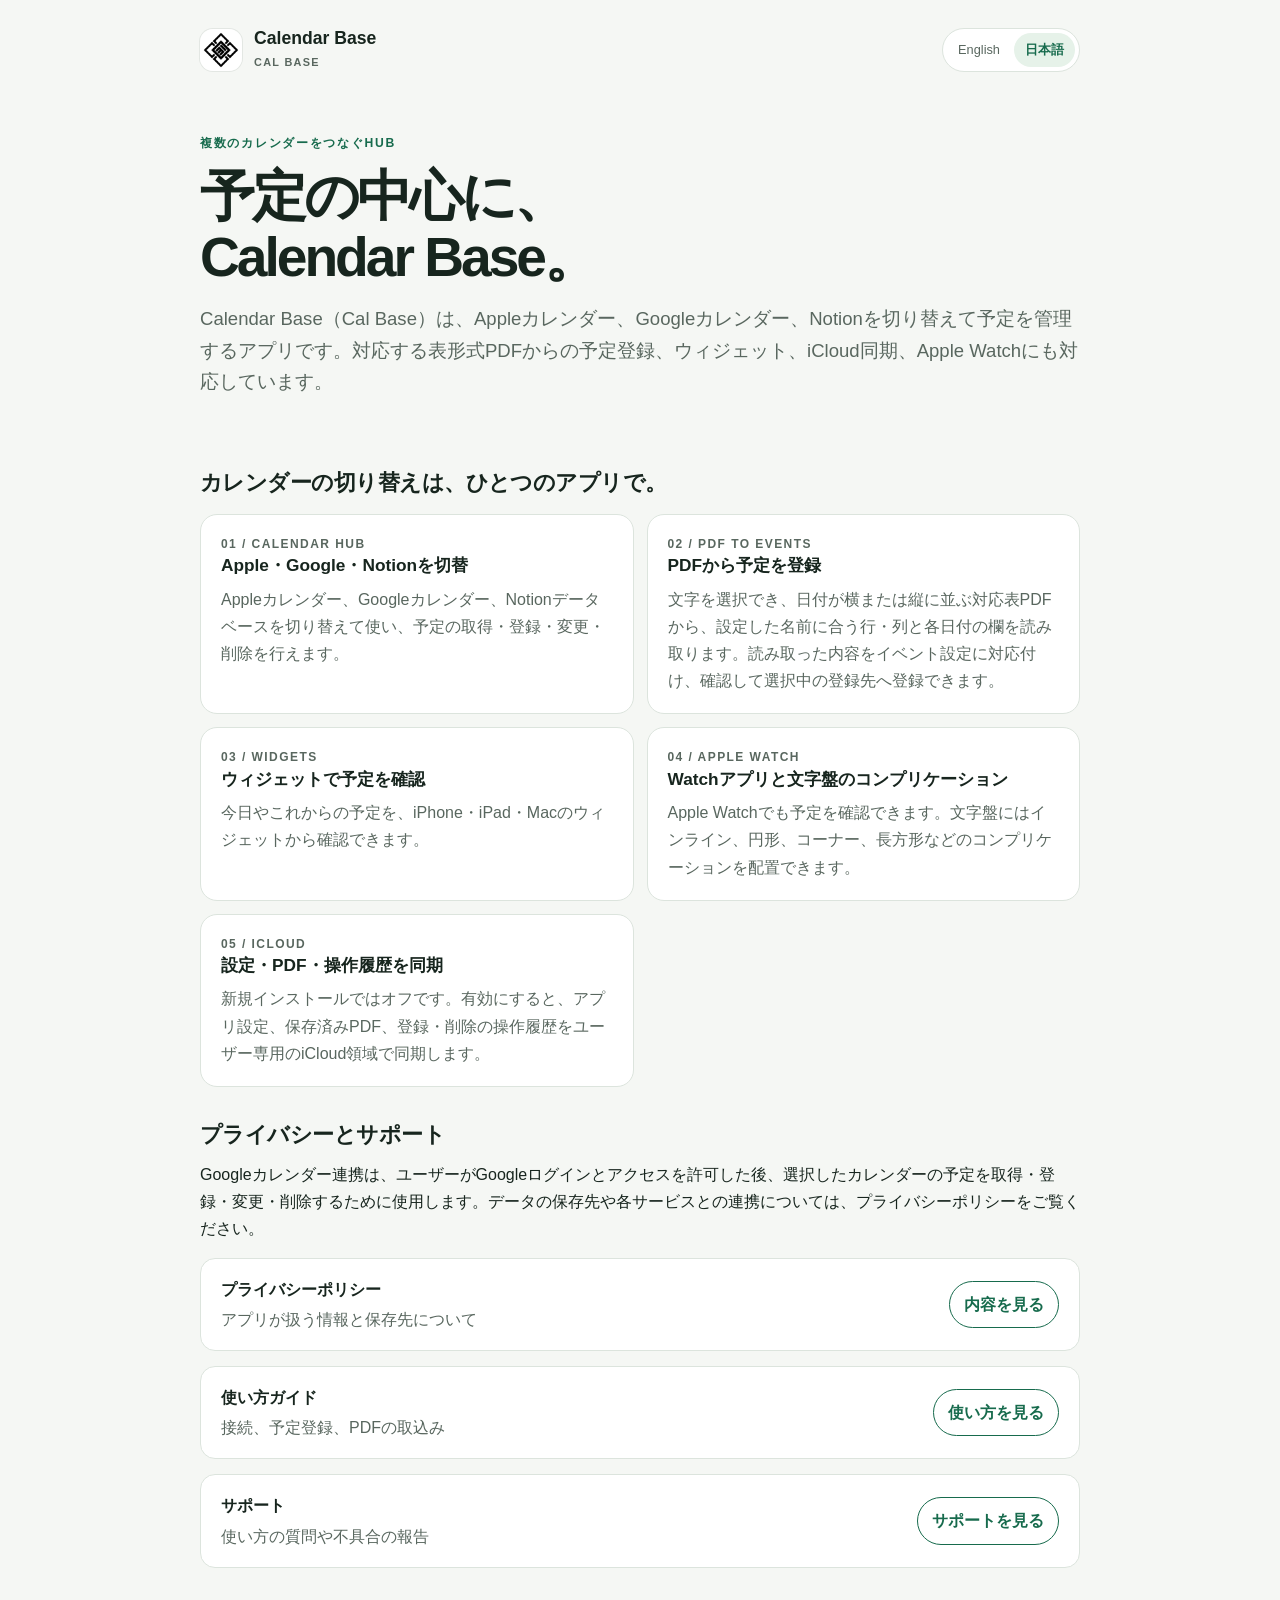
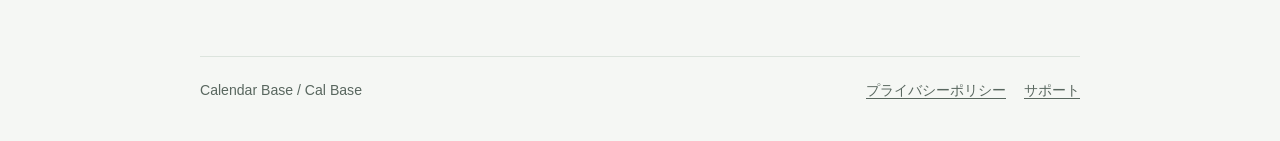
==== CalendarBase/index.html @ 61347baa "Calendar Baseへの名称変更と旧URLからの転送を追加" ====
<!doctype html>
<html lang="ja">
<head>
  <meta charset="utf-8">
  <meta name="viewport" content="width=device-width, initial-scale=1">
  <meta name="description" content="Calendar Base（Cal Base）は、Apple・Google・Notionの予定を切り替えて管理し、対応する表形式PDFからイベントを登録できるカレンダーアプリです。">
  <meta name="google-site-verification" content="2ouCp03dMK5Wo_TPutTF6atqRyF8QEnhsNroWnLkpWA">
  <title>Calendar Base（Cal Base）</title>
  <link rel="icon" type="image/png" sizes="1024x1024" href="assets/calbase-app-icon.png">
  <link rel="apple-touch-icon" href="assets/calbase-app-icon.png">
  <link rel="stylesheet" href="styles.css">
</head>
<body>
  <div class="shell">
    <header class="site-header">
      <a class="brand" href="./" aria-label="Calendar Base home">
        <img class="brand-icon" src="assets/calbase-app-icon.png" alt="" aria-hidden="true">
        <span><span class="brand-name">Calendar Base</span><span class="brand-caption">CAL BASE</span></span>
      </a>
      <div class="language-switch" role="group" aria-label="Language">
        <button type="button" data-set-language="en" aria-pressed="false">English</button>
        <button type="button" data-set-language="ja" aria-pressed="true">日本語</button>
      </div>
    </header>

    <main>
      <section class="hero">
        <p class="eyebrow" data-language="ja">複数のカレンダーをつなぐHub</p>
        <p class="eyebrow" data-language="en" hidden>A hub for the calendars you use</p>
        <h1 data-language="ja">予定の中心に、<br>Calendar Base。</h1>
        <h1 data-language="en" hidden>One hub for<br>the calendars you use.</h1>
        <p class="hero-subtitle" data-language="ja">Calendar Base（Cal Base）は、Appleカレンダー、Googleカレンダー、Notionを切り替えて予定を管理するアプリです。対応する表形式PDFからの予定登録、ウィジェット、iCloud同期、Apple Watchにも対応しています。</p>
        <p class="hero-subtitle" data-language="en" hidden>Calendar Base (Cal Base) lets you switch between Apple Calendar, Google Calendar, and Notion to manage events. It also supports event import from compatible table PDFs, widgets, iCloud sync, and Apple Watch.</p>
      </section>

      <section class="section" aria-labelledby="features-ja" data-language="ja">
        <h2 id="features-ja">カレンダーの切り替えは、ひとつのアプリで。</h2>
        <div class="card-grid">
          <article class="card"><p class="card-index">01 / CALENDAR HUB</p><h3>Apple・Google・Notionを切替</h3><p>Appleカレンダー、Googleカレンダー、Notionデータベースを切り替えて使い、予定の取得・登録・変更・削除を行えます。</p></article>
          <article class="card"><p class="card-index">02 / PDF TO EVENTS</p><h3>PDFから予定を登録</h3><p>文字を選択でき、日付が横または縦に並ぶ対応表PDFから、設定した名前に合う行・列と各日付の欄を読み取ります。読み取った内容をイベント設定に対応付け、確認して選択中の登録先へ登録できます。</p></article>
          <article class="card"><p class="card-index">03 / WIDGETS</p><h3>ウィジェットで予定を確認</h3><p>今日やこれからの予定を、iPhone・iPad・Macのウィジェットから確認できます。</p></article>
          <article class="card"><p class="card-index">04 / APPLE WATCH</p><h3>Watchアプリと文字盤のコンプリケーション</h3><p>Apple Watchでも予定を確認できます。文字盤にはインライン、円形、コーナー、長方形などのコンプリケーションを配置できます。</p></article>
          <article class="card"><p class="card-index">05 / ICLOUD</p><h3>設定・PDF・操作履歴を同期</h3><p>新規インストールではオフです。有効にすると、アプリ設定、保存済みPDF、登録・削除の操作履歴をユーザー専用のiCloud領域で同期します。</p></article>
        </div>
      </section>
      <section class="section" aria-labelledby="features-en" data-language="en" hidden>
        <h2 id="features-en">Switch between calendars in one app.</h2>
        <div class="card-grid">
          <article class="card"><p class="card-index">01 / CALENDAR HUB</p><h3>Switch between Apple, Google, and Notion</h3><p>Switch between Apple Calendar, Google Calendar, or a Notion database to fetch, create, update, and delete events.</p></article>
          <article class="card"><p class="card-index">02 / PDF TO EVENTS</p><h3>Create events from compatible PDFs</h3><p>For compatible table PDFs with selectable text and dates arranged horizontally or vertically, Cal Base reads the row or column matching your saved name. Match each day's entry to an event definition, review it, and register it in the selected destination.</p></article>
          <article class="card"><p class="card-index">03 / WIDGETS</p><h3>See events in widgets</h3><p>Check today's and upcoming events in widgets on iPhone, iPad, and Mac.</p></article>
          <article class="card"><p class="card-index">04 / APPLE WATCH</p><h3>Watch app and face complications</h3><p>Check events on Apple Watch and add inline, circular, corner, or rectangular complications to a watch face.</p></article>
          <article class="card"><p class="card-index">05 / ICLOUD</p><h3>Sync settings, PDFs, and history</h3><p>iCloud sync is off by default for new installations. When enabled, app settings, saved PDFs, and registration/deletion history sync through the user's private iCloud account.</p></article>
        </div>
      </section>

      <section class="section" data-language="ja">
        <h2>プライバシーとサポート</h2>
        <p>Googleカレンダー連携は、ユーザーがGoogleログインとアクセスを許可した後、選択したカレンダーの予定を取得・登録・変更・削除するために使用します。データの保存先や各サービスとの連携については、プライバシーポリシーをご覧ください。</p>
        <div class="link-panel"><div><strong>プライバシーポリシー</strong><p>アプリが扱う情報と保存先について</p></div><a class="link-button" href="privacypolicy/">内容を見る</a></div>
        <div class="link-panel"><div><strong>使い方ガイド</strong><p>接続、予定登録、PDFの取込み</p></div><a class="link-button" href="guide/">使い方を見る</a></div>
        <div class="link-panel"><div><strong>サポート</strong><p>使い方の質問や不具合の報告</p></div><a class="link-button" href="support/">サポートを見る</a></div>
      </section>
      <section class="section" data-language="en" hidden>
        <h2>Privacy and support</h2>
        <p>After the user signs in with Google and grants access, Google Calendar integration is used to fetch, create, update, and delete events in the selected calendar. See the Privacy Policy for information about data storage and service integrations.</p>
        <div class="link-panel"><div><strong>Privacy Policy</strong><p>Information handled by the app and where it is stored</p></div><a class="link-button" href="privacypolicy/">Read the policy</a></div>
        <div class="link-panel"><div><strong>User Guide</strong><p>Connections, event management, and PDF import</p></div><a class="link-button" href="guide/">Read the guide</a></div>
        <div class="link-panel"><div><strong>Support</strong><p>Questions and issue reports</p></div><a class="link-button" href="support/">Get support</a></div>
      </section>
    </main>

    <footer class="site-footer">
      <span>Calendar Base / Cal Base</span>
      <nav class="footer-links" aria-label="Related pages">
        <a href="privacypolicy/" data-language="ja">プライバシーポリシー</a><a href="privacypolicy/" data-language="en" hidden>Privacy Policy</a>
        <a href="support/" data-language="ja">サポート</a><a href="support/" data-language="en" hidden>Support</a>
      </nav>
    </footer>
  </div>
  <script src="language.js"></script>
</body>
</html>
---- CalendarBase/styles.css ----
:root {
  color-scheme: light dark;
  --page: #f5f7f4;
  --surface: #ffffff;
  --ink: #17251e;
  --muted: #59675f;
  --line: #dce4dd;
  --brand: #176b4d;
  --brand-soft: #e6f2e9;
  --focus: #0b7650;
  font-family: -apple-system, BlinkMacSystemFont, "Segoe UI", sans-serif;
  font-size: 16px;
  line-height: 1.7;
}

* { box-sizing: border-box; }
body {
  margin: 0;
  background: var(--page);
  color: var(--ink);
}
a { color: var(--brand); text-underline-offset: .18em; }
a:hover { text-decoration-thickness: 2px; }
a:focus-visible, button:focus-visible { outline: 3px solid var(--focus); outline-offset: 3px; }
.shell { width: min(880px, 100% - 40px); margin: 0 auto; }
.site-header {
  display: flex;
  align-items: center;
  justify-content: space-between;
  gap: 20px;
  padding: 28px 0 18px;
}
.brand { display: inline-flex; align-items: center; gap: 12px; color: inherit; text-decoration: none; }
.brand-icon {
  display: block;
  width: 42px;
  height: 42px;
  border-radius: 13px;
  object-fit: cover;
  box-shadow: 0 0 0 1px rgb(23 37 30 / 8%);
}
.brand-name { display: block; font-size: 1.1rem; font-weight: 730; line-height: 1.2; }
.brand-caption { display: block; margin-top: 4px; color: var(--muted); font-size: .68rem; font-weight: 650; letter-spacing: .12em; }
.language-switch { display: inline-flex; gap: 3px; padding: 4px; border: 1px solid var(--line); border-radius: 999px; background: var(--surface); }
.language-switch button {
  min-height: 34px;
  padding: 5px 11px;
  border: 0;
  border-radius: 999px;
  background: transparent;
  color: var(--muted);
  cursor: pointer;
  font: inherit;
  font-size: .8rem;
}
.language-switch button[aria-pressed="true"] { background: var(--brand-soft); color: var(--brand); font-weight: 700; }
.hero { padding: 43px 0 37px; }
.eyebrow { margin: 0 0 12px; color: var(--brand); font-size: .76rem; font-weight: 750; letter-spacing: .14em; text-transform: uppercase; }
h1 { max-width: 760px; margin: 0; font-size: clamp(2.2rem, 7vw, 3.45rem); letter-spacing: -.055em; line-height: 1.12; }
.hero-subtitle { margin: 14px 0 0; color: var(--muted); font-size: clamp(1rem, 2.5vw, 1.16rem); }
.updated { margin: 20px 0 0; color: var(--muted); font-size: .85rem; }
main { padding-bottom: 54px; }
.intro { max-width: 740px; margin: 0 0 34px; color: var(--muted); font-size: 1.08rem; }
.section { margin: 34px 0; }
.section h2 { margin: 0 0 12px; font-size: 1.35rem; letter-spacing: -.025em; line-height: 1.3; }
.section > p { margin: 0 0 14px; }
.card-grid { display: grid; grid-template-columns: repeat(2, minmax(0, 1fr)); gap: 13px; margin-top: 17px; }
.card {
  min-width: 0;
  padding: 19px 20px;
  border: 1px solid var(--line);
  border-radius: 17px;
  background: var(--surface);
}
.card-index { margin: 0 0 9px; color: var(--brand); font-size: .75rem; font-weight: 750; letter-spacing: .12em; }
.card h3 { margin: 0 0 8px; font-size: 1.08rem; line-height: 1.35; }
.card p { margin: 0; color: var(--muted); }
.card p + p { margin-top: 10px; }
.notice {
  margin: 22px 0;
  padding: 17px 20px;
  border-left: 4px solid var(--brand);
  border-radius: 0 13px 13px 0;
  background: var(--brand-soft);
}
.notice p { margin: 0; }
.notice p + p { margin-top: 9px; }
.link-panel {
  display: flex;
  align-items: center;
  justify-content: space-between;
  gap: 16px;
  margin: 15px 0;
  padding: 17px 20px;
  border: 1px solid var(--line);
  border-radius: 15px;
  background: var(--surface);
}
.link-panel strong { display: block; }
.link-panel p { margin: 3px 0 0; color: var(--muted); }
.link-button {
  flex: 0 0 auto;
  display: inline-block;
  padding: 9px 14px;
  border: 1px solid var(--brand);
  border-radius: 999px;
  color: var(--brand);
  font-weight: 700;
  text-decoration: none;
}
.link-button:hover { background: var(--brand-soft); }
ul { padding-left: 1.3rem; }
li + li { margin-top: 7px; }
.site-footer {
  display: flex;
  flex-wrap: wrap;
  justify-content: space-between;
  gap: 12px 24px;
  padding: 22px 0 38px;
  border-top: 1px solid var(--line);
  color: var(--muted);
  font-size: .88rem;
}
.footer-links { display: flex; flex-wrap: wrap; gap: 8px 18px; }
.site-footer a { color: inherit; }
[hidden] { display: none !important; }

@media (max-width: 640px) {
  .shell { width: min(100% - 30px, 880px); }
  .site-header { align-items: flex-start; padding-top: 19px; }
  .brand { gap: 9px; }
  .brand-icon { width: 38px; height: 38px; border-radius: 12px; }
  .brand-caption { font-size: .59rem; }
  .language-switch button { padding-inline: 9px; }
  .hero { padding: 34px 0 27px; }
  .card-grid { grid-template-columns: 1fr; }
  .link-panel { align-items: flex-start; flex-direction: column; }
}

@media (prefers-color-scheme: dark) {
  :root {
    --page: #111713;
    --surface: #19221c;
    --ink: #edf3ed;
    --muted: #b0beb4;
    --line: #334139;
    --brand: #91d5ae;
    --brand-soft: #20382b;
    --focus: #b7edcb;
  }
}
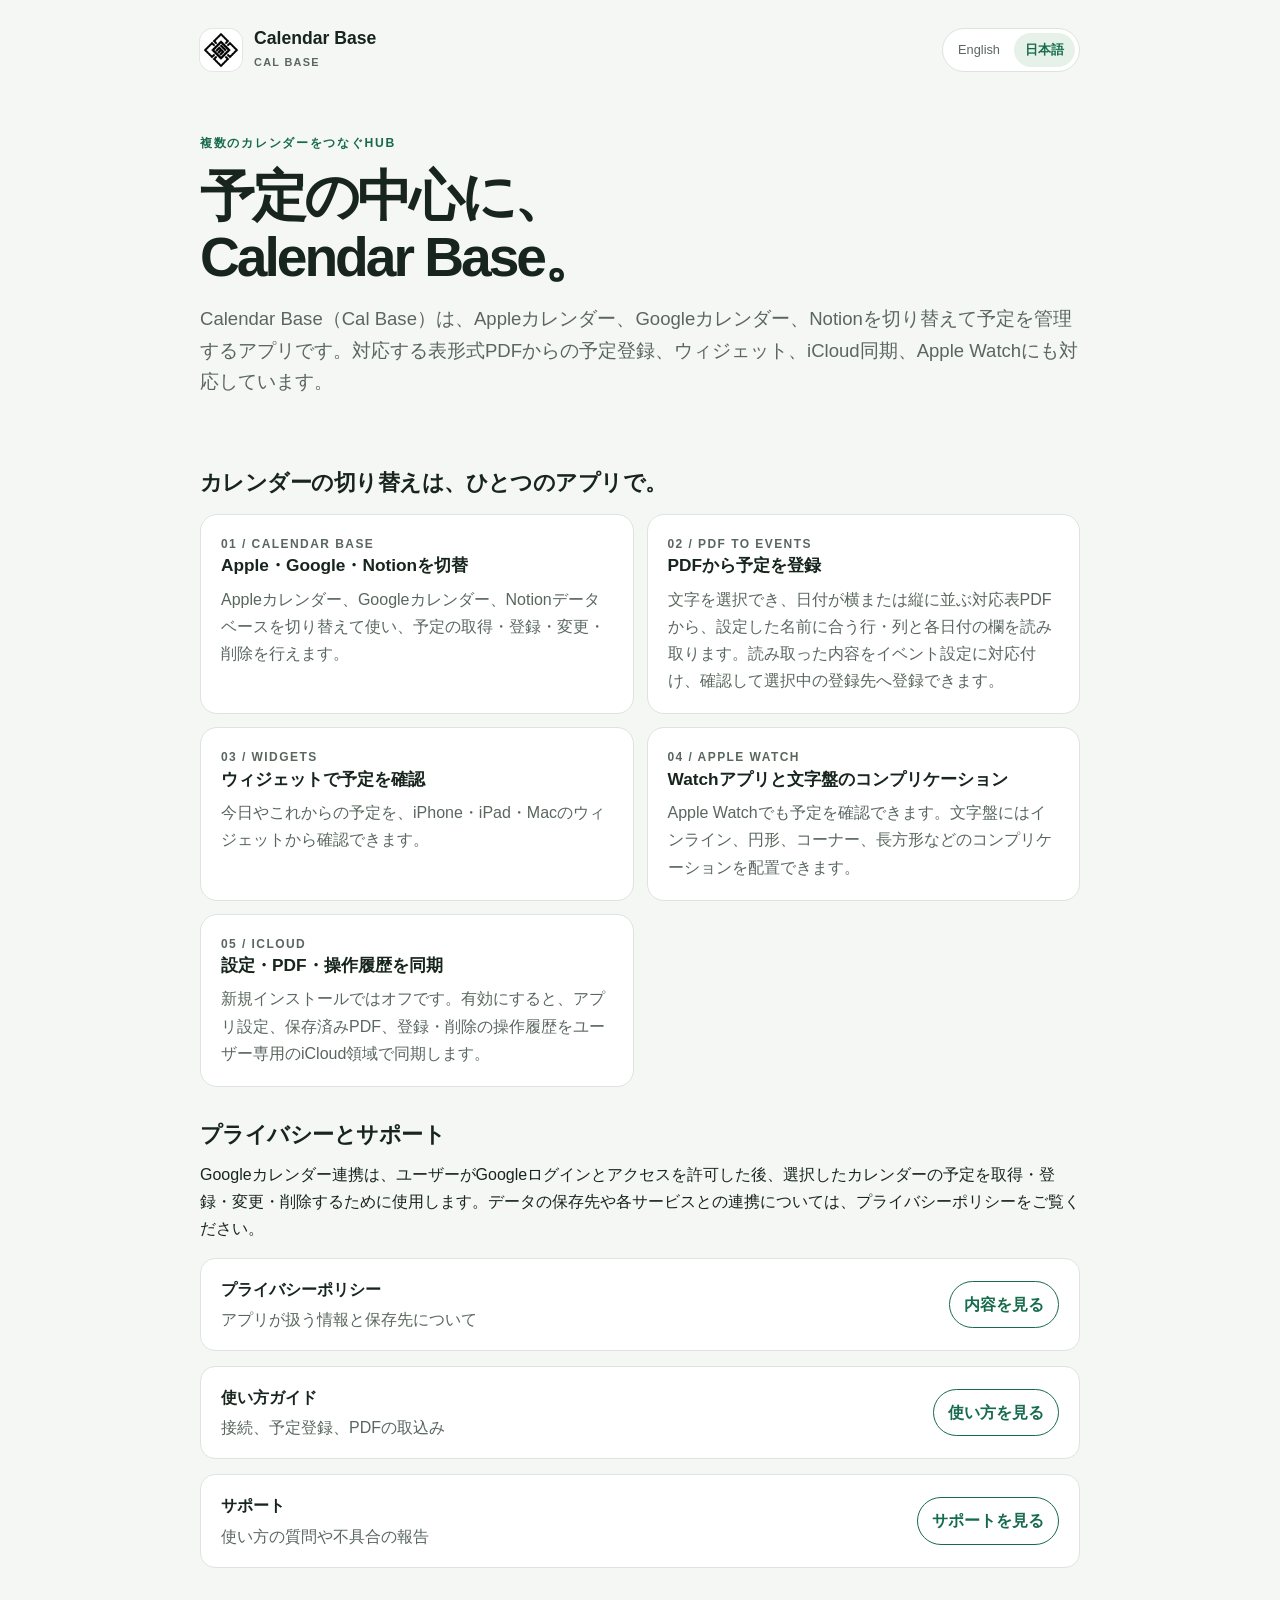
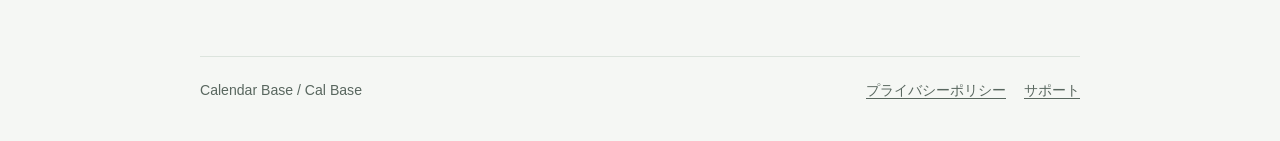
==== commit bd8c4f64: "ホームページの英字見出しもCalendar Baseに統一" ====
--- a/CalendarBase/index.html
+++ b/CalendarBase/index.html
@@ -36,7 +36,7 @@
       <section class="section" aria-labelledby="features-ja" data-language="ja">
         <h2 id="features-ja">カレンダーの切り替えは、ひとつのアプリで。</h2>
         <div class="card-grid">
-          <article class="card"><p class="card-index">01 / CALENDAR HUB</p><h3>Apple・Google・Notionを切替</h3><p>Appleカレンダー、Googleカレンダー、Notionデータベースを切り替えて使い、予定の取得・登録・変更・削除を行えます。</p></article>
+          <article class="card"><p class="card-index">01 / CALENDAR BASE</p><h3>Apple・Google・Notionを切替</h3><p>Appleカレンダー、Googleカレンダー、Notionデータベースを切り替えて使い、予定の取得・登録・変更・削除を行えます。</p></article>
           <article class="card"><p class="card-index">02 / PDF TO EVENTS</p><h3>PDFから予定を登録</h3><p>文字を選択でき、日付が横または縦に並ぶ対応表PDFから、設定した名前に合う行・列と各日付の欄を読み取ります。読み取った内容をイベント設定に対応付け、確認して選択中の登録先へ登録できます。</p></article>
           <article class="card"><p class="card-index">03 / WIDGETS</p><h3>ウィジェットで予定を確認</h3><p>今日やこれからの予定を、iPhone・iPad・Macのウィジェットから確認できます。</p></article>
           <article class="card"><p class="card-index">04 / APPLE WATCH</p><h3>Watchアプリと文字盤のコンプリケーション</h3><p>Apple Watchでも予定を確認できます。文字盤にはインライン、円形、コーナー、長方形などのコンプリケーションを配置できます。</p></article>
@@ -46,7 +46,7 @@
       <section class="section" aria-labelledby="features-en" data-language="en" hidden>
         <h2 id="features-en">Switch between calendars in one app.</h2>
         <div class="card-grid">
-          <article class="card"><p class="card-index">01 / CALENDAR HUB</p><h3>Switch between Apple, Google, and Notion</h3><p>Switch between Apple Calendar, Google Calendar, or a Notion database to fetch, create, update, and delete events.</p></article>
+          <article class="card"><p class="card-index">01 / CALENDAR BASE</p><h3>Switch between Apple, Google, and Notion</h3><p>Switch between Apple Calendar, Google Calendar, or a Notion database to fetch, create, update, and delete events.</p></article>
           <article class="card"><p class="card-index">02 / PDF TO EVENTS</p><h3>Create events from compatible PDFs</h3><p>For compatible table PDFs with selectable text and dates arranged horizontally or vertically, Cal Base reads the row or column matching your saved name. Match each day's entry to an event definition, review it, and register it in the selected destination.</p></article>
           <article class="card"><p class="card-index">03 / WIDGETS</p><h3>See events in widgets</h3><p>Check today's and upcoming events in widgets on iPhone, iPad, and Mac.</p></article>
           <article class="card"><p class="card-index">04 / APPLE WATCH</p><h3>Watch app and face complications</h3><p>Check events on Apple Watch and add inline, circular, corner, or rectangular complications to a watch face.</p></article>
